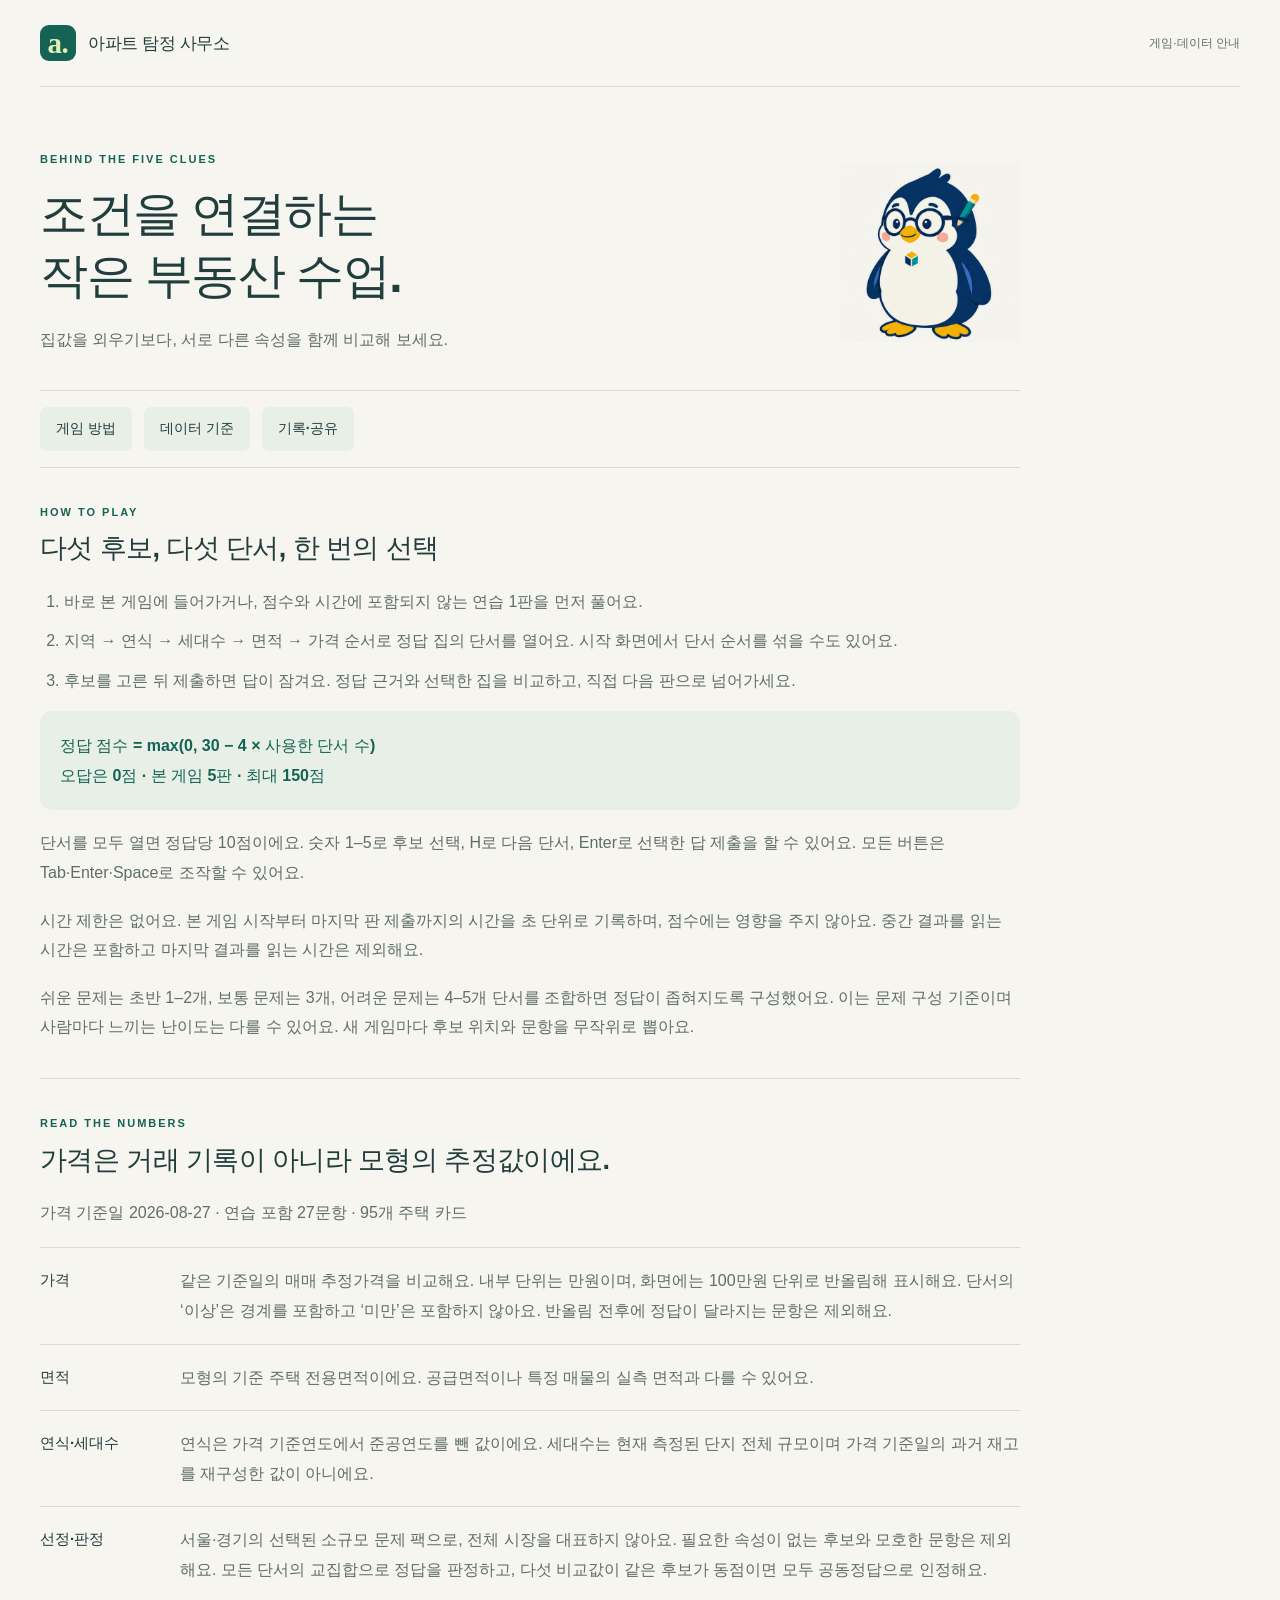
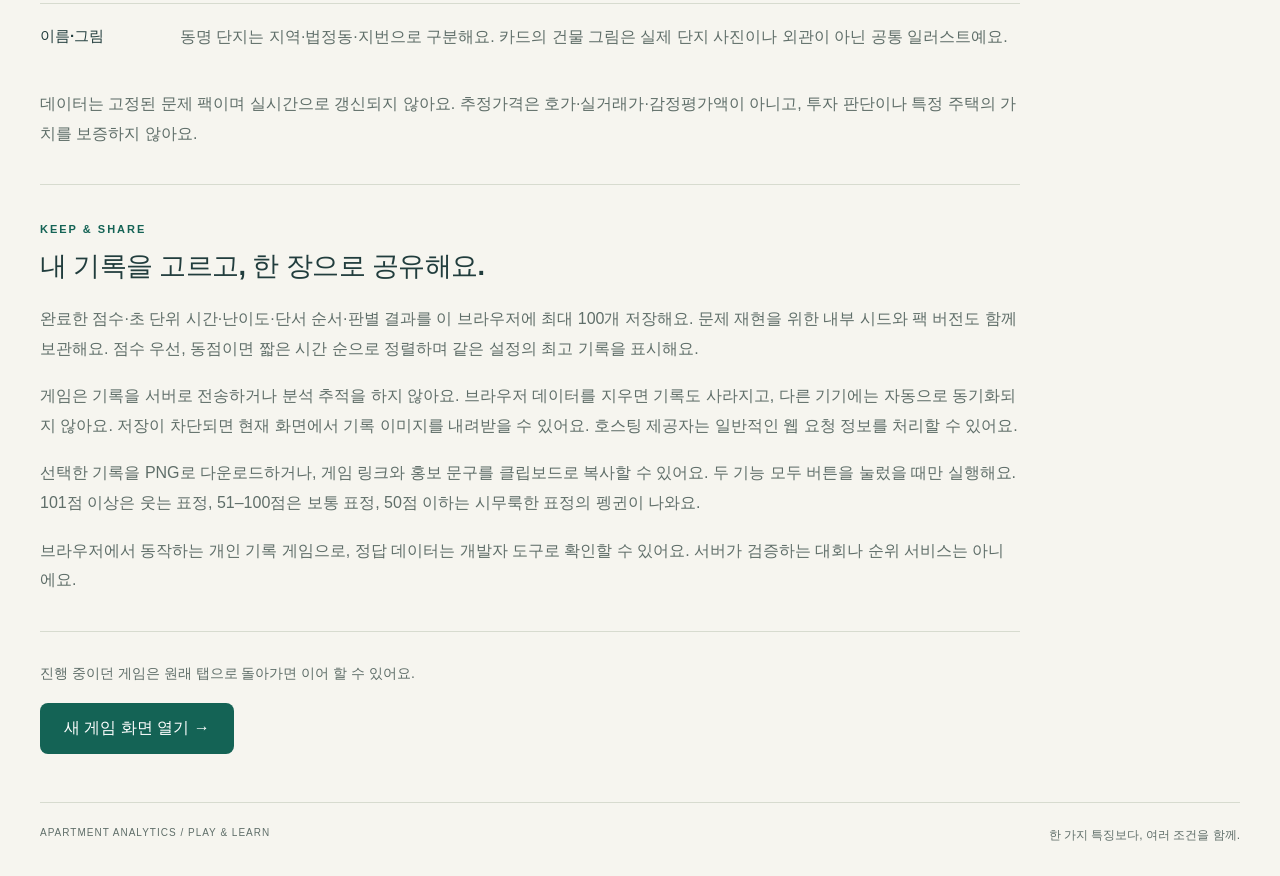
==== about.html @ 8121de94 "initial commit" ====
<!doctype html>
<html lang="ko">
<head>
<meta charset="utf-8"><meta name="viewport" content="width=device-width, initial-scale=1">
<meta name="theme-color" content="#f6f5ef"><title>게임·데이터 안내 · 다섯 단서로 단지 찾기</title>
<link rel="icon" href="data:,"><link rel="stylesheet" href="./style.css"><link rel="stylesheet" href="./about.css">
</head>
<body>
<a class="skip" href="#main">안내 본문으로 건너뛰기</a>
<header class="site-header"><a href="./" class="brand"><span class="brand-mark" aria-hidden="true">a.</span> 아파트 탐정 사무소</a><span class="header-note">게임·데이터 안내</span></header>
<main id="main" class="about" tabindex="-1">
<section class="about-hero"><div><p class="eyebrow">BEHIND THE FIVE CLUES</p><h1>조건을 연결하는<br>작은 부동산 수업.</h1><p>집값을 외우기보다, 서로 다른 속성을 함께 비교해 보세요.</p></div><span class="mascot angle" role="img" aria-label="안경 쓴 펭귄 안내자"></span></section>
<nav class="about-nav" aria-label="안내 목차"><a href="#rules">게임 방법</a><a href="#data">데이터 기준</a><a href="#records">기록·공유</a></nav>
<section id="rules"><p class="eyebrow">HOW TO PLAY</p><h2>다섯 후보, 다섯 단서, 한 번의 선택</h2><ol><li>바로 본 게임에 들어가거나, 점수와 시간에 포함되지 않는 연습 1판을 먼저 풀어요.</li><li>지역 → 연식 → 세대수 → 면적 → 가격 순서로 정답 집의 단서를 열어요. 시작 화면에서 단서 순서를 섞을 수도 있어요.</li><li>후보를 고른 뒤 제출하면 답이 잠겨요. 정답 근거와 선택한 집을 비교하고, 직접 다음 판으로 넘어가세요.</li></ol><p class="about-callout">정답 점수 = max(0, 30 − 4 × 사용한 단서 수)<br>오답은 0점 · 본 게임 5판 · 최대 150점</p><p>단서를 모두 열면 정답당 10점이에요. 숫자 1–5로 후보 선택, H로 다음 단서, Enter로 선택한 답 제출을 할 수 있어요. 모든 버튼은 Tab·Enter·Space로 조작할 수 있어요.</p><p>시간 제한은 없어요. 본 게임 시작부터 마지막 판 제출까지의 시간을 초 단위로 기록하며, 점수에는 영향을 주지 않아요. 중간 결과를 읽는 시간은 포함하고 마지막 결과를 읽는 시간은 제외해요.</p><p>쉬운 문제는 초반 1–2개, 보통 문제는 3개, 어려운 문제는 4–5개 단서를 조합하면 정답이 좁혀지도록 구성했어요. 이는 문제 구성 기준이며 사람마다 느끼는 난이도는 다를 수 있어요. 새 게임마다 후보 위치와 문항을 무작위로 뽑아요.</p></section>
<section id="data"><p class="eyebrow">READ THE NUMBERS</p><h2>가격은 거래 기록이 아니라 모형의 추정값이에요.</h2><p id="data-status" role="status">문제 팩의 데이터 기준을 확인하고 있어요…</p><dl class="about-data"><div><dt>가격</dt><dd>같은 기준일의 매매 추정가격을 비교해요. 내부 단위는 만원이며, 화면에는 100만원 단위로 반올림해 표시해요. 단서의 ‘이상’은 경계를 포함하고 ‘미만’은 포함하지 않아요. 반올림 전후에 정답이 달라지는 문항은 제외해요.</dd></div><div><dt>면적</dt><dd>모형의 기준 주택 전용면적이에요. 공급면적이나 특정 매물의 실측 면적과 다를 수 있어요.</dd></div><div><dt>연식·세대수</dt><dd>연식은 가격 기준연도에서 준공연도를 뺀 값이에요. 세대수는 현재 측정된 단지 전체 규모이며 가격 기준일의 과거 재고를 재구성한 값이 아니에요.</dd></div><div><dt>선정·판정</dt><dd>서울·경기의 선택된 소규모 문제 팩으로, 전체 시장을 대표하지 않아요. 필요한 속성이 없는 후보와 모호한 문항은 제외해요. 모든 단서의 교집합으로 정답을 판정하고, 다섯 비교값이 같은 후보가 동점이면 모두 공동정답으로 인정해요.</dd></div><div><dt>이름·그림</dt><dd>동명 단지는 지역·법정동·지번으로 구분해요. 카드의 건물 그림은 실제 단지 사진이나 외관이 아닌 공통 일러스트예요.</dd></div></dl><p>데이터는 고정된 문제 팩이며 실시간으로 갱신되지 않아요. 추정가격은 호가·실거래가·감정평가액이 아니고, 투자 판단이나 특정 주택의 가치를 보증하지 않아요.</p></section>
<section id="records"><p class="eyebrow">KEEP & SHARE</p><h2>내 기록을 고르고, 한 장으로 공유해요.</h2><p>완료한 점수·초 단위 시간·난이도·단서 순서·판별 결과를 이 브라우저에 최대 100개 저장해요. 문제 재현을 위한 내부 시드와 팩 버전도 함께 보관해요. 점수 우선, 동점이면 짧은 시간 순으로 정렬하며 같은 설정의 최고 기록을 표시해요.</p><p>게임은 기록을 서버로 전송하거나 분석 추적을 하지 않아요. 브라우저 데이터를 지우면 기록도 사라지고, 다른 기기에는 자동으로 동기화되지 않아요. 저장이 차단되면 현재 화면에서 기록 이미지를 내려받을 수 있어요. 호스팅 제공자는 일반적인 웹 요청 정보를 처리할 수 있어요.</p><p>선택한 기록을 PNG로 다운로드하거나, 게임 링크와 홍보 문구를 클립보드로 복사할 수 있어요. 두 기능 모두 버튼을 눌렀을 때만 실행해요. 101점 이상은 웃는 표정, 51–100점은 보통 표정, 50점 이하는 시무룩한 표정의 펭귄이 나와요.</p><p>브라우저에서 동작하는 개인 기록 게임으로, 정답 데이터는 개발자 도구로 확인할 수 있어요. 서버가 검증하는 대회나 순위 서비스는 아니에요.</p></section>
<div class="about-return"><p>진행 중이던 게임은 원래 탭으로 돌아가면 이어 할 수 있어요.</p><a class="primary" href="./">새 게임 화면 열기 →</a></div>
</main>
<footer class="site-footer"><span>APARTMENT ANALYTICS / PLAY & LEARN</span><span>한 가지 특징보다, 여러 조건을 함께.</span></footer>
<noscript>가격 기준일은 게임 화면에 표시되어 있습니다. 나머지 안내는 JavaScript 없이 읽을 수 있습니다.</noscript>
<script type="module" src="./about.mjs"></script>
</body></html>
---- style.css ----
:root{color-scheme:light;--paper:#f6f5ef;--white:#fffefa;--ink:#213d3d;--muted:#5f6e69;--teal:#146355;--teal-light:#e7efe7;--lime:#e3edb0;--line:#d7dbcf;--gold:#efc96b;--red:#a44937;--red-light:#fff0e9;--radius:16px;--fast:160ms;font-family:Arial,"Apple SD Gothic Neo","Noto Sans KR",sans-serif;color:var(--ink);background:var(--paper);font-synthesis:none}
*{box-sizing:border-box}body{margin:0}button,input,select{font:inherit;color:inherit}button,a,input,select,summary{-webkit-tap-highlight-color:transparent}button,summary,select{cursor:pointer}button{min-height:48px;border:1px solid var(--line);border-radius:9px;padding:12px 18px;background:var(--white);font-weight:700;transition:background var(--fast),box-shadow var(--fast),transform var(--fast)}button:hover:not(:disabled){background:var(--teal-light);box-shadow:0 3px 0 #213d3d14}button:active:not(:disabled){transform:translateY(1px)}button:disabled{cursor:default;background:#e5e6de;color:#737a70;border-color:transparent;box-shadow:none}a{color:inherit}button:focus-visible,a:focus-visible,input:focus-visible,select:focus-visible,summary:focus-visible{outline:3px solid var(--teal);outline-offset:4px}h1:focus,h2:focus,main:focus{outline:none}h1,h2,h3,p{margin:0}h1,h2,h3{word-break:keep-all}h1{font-size:36px;line-height:1.3;letter-spacing:-1.5px}h2{font-size:21px;letter-spacing:-.6px}p{line-height:1.65}em{font-style:normal}small,.small{font-size:12px;line-height:1.6;color:var(--muted)}kbd{font:12px Arial,sans-serif;display:inline-flex;align-items:center;justify-content:center;min-width:20px;height:21px;padding:0 4px;border:1px solid currentColor;border-radius:4px;opacity:.8}button kbd{margin-left:8px}.primary{background:var(--teal);color:white;border-color:var(--teal);display:inline-flex;align-items:center;justify-content:center;gap:28px}.primary:hover:not(:disabled){background:#104f45}.secondary{background:var(--white)}.text-button{border:0;background:none;text-decoration:underline;text-underline-offset:4px}.eyebrow{font-size:11px;font-weight:700;letter-spacing:2px;color:var(--teal);line-height:1.6}.eyebrow span{letter-spacing:0;color:var(--muted)}.site-header{height:87px;border-bottom:1px solid var(--line);max-width:1320px;margin:auto;display:flex;justify-content:space-between;align-items:center}.brand{display:flex;gap:12px;align-items:center;text-decoration:none;font-size:17px;font-weight:700;letter-spacing:-.4px}.brand-mark{width:36px;height:36px;display:grid;place-items:center;background:var(--teal);color:var(--lime);border-radius:9px;font:700 29px Georgia,serif}.header-note{font-size:12px;color:var(--muted)}main{max-width:1320px;padding-top:40px;margin:auto;min-height:70vh}.site-footer{max-width:1320px;margin:48px auto 0;border-top:1px solid var(--line);padding:24px 0 32px;display:flex;justify-content:space-between;color:var(--muted);font-size:10px;letter-spacing:1px}.site-footer span:last-child{letter-spacing:0;font-size:12px}.skip{position:fixed;z-index:10;top:-70px;left:16px;background:white;padding:16px}.skip:focus{top:16px}.sr-only{position:absolute;width:1px;height:1px;overflow:hidden;clip:rect(0,0,0,0);white-space:nowrap}.mascot{--size:76px;width:var(--size);height:var(--size);flex-shrink:0;display:inline-block;background-image:url('./assets/turnaround.png');background-repeat:no-repeat;background-size:300% 200%;background-position:0 0;mix-blend-mode:multiply}.mascot.angle{background-position:50% 0}.mascot.side{background-position:100% 0}.mascot.back{background-position:0 100%}.intro{display:grid;grid-template-columns:1.1fr 1fr;gap:80px;padding:28px 30px 50px;align-items:center}.intro h1{font-size:72px;line-height:1.13;letter-spacing:-4px;margin:20px 0 26px}.intro h1 em{color:var(--teal)}.title-dot{color:#c79135}.lead{font-size:18px;color:var(--muted)}.intro-meta{display:flex;flex-wrap:wrap;gap:8px 16px;margin:24px 0 30px;font-size:12px;font-weight:700}.intro-meta span+span:before{content:'·';margin-right:16px}.start{font-size:17px;padding:17px 25px;min-width:270px;margin-bottom:12px}.case-art{height:412px;background:#ebe9d8;border-radius:24px;position:relative;isolation:isolate;overflow:hidden;background-image:radial-gradient(#b0b49b55 1px,transparent 1px);background-size:18px 18px;border:1px solid #dddcc9}.art-label{display:flex;justify-content:space-between;padding:24px;font:10px monospace;letter-spacing:1.8px}.hero-penguin{--size:270px;position:absolute;bottom:15px;left:calc(50% - 135px);z-index:2}.speech{position:absolute;top:72px;left:24px;padding:14px 20px;background:var(--white);border-radius:14px 14px 2px 14px;font-size:15px;font-weight:bold;line-height:1.6;transform:rotate(-5deg);box-shadow:0 4px 10px #213d3d0b;z-index:3}.evidence{position:absolute;background:#fffbeb;box-shadow:0 5px 16px #213d3d17;border:1px solid #d6d2b7;border-radius:4px;padding:12px 18px;font-size:11px;color:var(--muted);z-index:3}.evidence b{display:block;font-size:13px;color:var(--ink);margin-top:5px}.evidence-one{bottom:70px;left:18px;transform:rotate(-8deg)}.evidence-two{top:154px;right:15px;transform:rotate(8deg)}.art-stamp{position:absolute;bottom:26px;right:20px;border:2px solid #a77d32;color:#79571f;font-size:12px;letter-spacing:2px;padding:9px;border-radius:6px;transform:rotate(-9deg)}.how-to{display:grid;grid-template-columns:repeat(3,1fr);padding:28px 30px 34px;border-top:1px solid var(--line);border-bottom:1px solid var(--line);gap:44px}.step-number{display:block;color:var(--teal);font-size:12px;font-weight:bold;margin-bottom:12px}.how-to h2{font-size:17px;margin-bottom:8px}.how-to p{color:var(--muted);font-size:14px}.settings{margin:32px 0;display:grid;grid-template-columns:1fr 1.3fr 1.6fr 1.4fr;gap:24px;align-items:start;padding:24px 30px;background:var(--teal-light);border-radius:var(--radius)}.settings h2{margin-top:6px;font-size:19px}.settings label{font-size:12px;font-weight:700;display:grid;gap:8px}.settings input,.settings select{width:100%;min-width:0;min-height:45px;padding:8px 10px;border:1px solid #bcc9bd;border-radius:7px;background:var(--white);font-size:12px}.settings .small{font-weight:400;font-size:11px}.source-note{border-top:1px solid var(--line);margin-top:28px;color:var(--muted);font-size:12px}.source-note summary{min-height:48px;padding:16px 0}.source-note p{max-width:1000px;margin:0 0 12px}.game-heading{display:flex;justify-content:space-between;align-items:center;margin-bottom:30px}.game-heading h1{margin:8px 0 8px}.game-heading p:not(.eyebrow){color:var(--muted);font-size:14px}.round-status{display:grid;gap:12px;text-align:right;font-size:12px;color:var(--muted)}.round-status strong{font-size:20px;color:var(--ink);margin-left:6px}.progress-dots{display:flex;gap:7px}.progress-dots span{width:30px;height:30px;display:grid;place-items:center;border:1px solid var(--line);border-radius:50%;font:12px Arial}.progress-dots .current{background:var(--teal);color:white;border-color:var(--teal)}.progress-dots .done{background:var(--teal-light);color:var(--teal)}.board-heading{display:flex;align-items:center;justify-content:space-between;margin-bottom:14px;font-size:12px;color:var(--muted)}.board-heading h2{font-size:16px;color:var(--ink)}.board-heading h2 span{font-weight:400;font-size:12px;color:var(--muted);margin-left:10px}.candidate-grid{display:grid;grid-template-columns:repeat(5,minmax(0,1fr));gap:14px}.home-card{--tone:#326759;--tint:#e5ecde;min-width:0;background:var(--white);border:1px solid var(--line);border-radius:13px;overflow:hidden;transition:border var(--fast),box-shadow var(--fast)}.tone-1{--tone:#966937;--tint:#f4ead6}.tone-2{--tone:#61799a;--tint:#e7edf1}.tone-3{--tone:#876579;--tint:#f0e5e8}.tone-4{--tone:#7d7941;--tint:#ecebdc}.home-card.selected{border-color:var(--teal);box-shadow:0 0 0 2px var(--teal)}.home-card.winner{border-color:var(--teal)}.card-art{height:96px;position:relative;background:var(--tint);color:var(--tone);overflow:hidden}.house-art{width:100%;height:100%;display:block}.card-letter{position:absolute;top:12px;left:13px;font:italic 25px Georgia,serif}.card-state{position:absolute;right:9px;top:10px;font-size:11px;font-weight:bold;color:var(--ink);background:var(--white);border-radius:4px;padding:3px 7px}.card-state:empty{display:none}.card-body{padding:15px}.address{font-size:11px;line-height:1.5;color:var(--muted);min-height:33px;overflow-wrap:anywhere}.card-body h3{font-size:17px;line-height:1.35;min-height:46px;margin:5px 0 8px;overflow-wrap:anywhere}.card-body dl{margin:0}.card-body dl>div{padding:9px 0;display:flex;justify-content:space-between;align-items:baseline;border-top:1px solid #e8e9df;gap:6px}.card-body dt{font-size:11px;color:var(--muted);white-space:nowrap}.card-body dd{margin:0;font-size:15px;text-align:right;font-weight:700;letter-spacing:-.4px}.card-body dd small{display:block;font-weight:400;font-size:10px;letter-spacing:0}.card-body dd .inline{display:inline;font-size:11px}.card-body dl>.price-row{display:block;padding:11px 0 13px}.price-row dd{font-size:24px;text-align:left;margin-top:4px;letter-spacing:-1px}.choose{width:100%;display:flex;align-items:center;justify-content:center;gap:8px;min-height:44px;padding:8px 10px;font-size:12px}.choose kbd{margin:0}.choose span{margin-left:auto;font-size:16px}.choose[aria-pressed=true]{color:var(--teal);background:var(--teal-light);border-color:var(--teal)}.locked-label{min-height:44px;background:var(--teal-light);color:var(--teal);display:grid;place-items:center;text-align:center;border-radius:6px;font-size:11px;font-weight:bold}.notebook{border:1px solid var(--line);border-radius:var(--radius);background:var(--white);margin-top:26px;overflow:hidden}.notebook-heading{display:flex;align-items:center;justify-content:space-between;padding:20px 24px 17px}.notebook h2{font-size:18px;margin-top:3px}.notebook .eyebrow{font-size:9px}.clue-counter{font-size:12px;color:var(--muted)}.clue-counter strong{font-size:21px;color:var(--teal);margin-left:5px}.clue-list{list-style:none;padding:0 24px;margin:0;display:grid;grid-template-columns:repeat(5,minmax(0,1fr));gap:12px}.clue{min-height:99px;background:#f3f3ed;border:1px dashed #d8dccf;border-radius:8px;padding:12px;color:var(--muted)}.clue.opened{background:#f4f5e3;border:1px solid #d8dcba;color:var(--ink)}.clue-label{display:flex;align-items:center;gap:6px;font-weight:700;font-size:12px}.clue-number{font:11px monospace;color:var(--teal)}.clue-label small{margin-left:auto;font-size:9px;font-weight:400}.clue p{font-size:12px;margin-top:8px;line-height:1.55;word-break:keep-all}.clue:not(.opened):not(.after-reveal) p{font-size:11px;color:#798071}.clue.after-reveal{background:#f9f9f4}.action-bar{display:flex;align-items:center;justify-content:space-between;padding:8px 24px 12px;gap:16px}.guide-inline{display:flex;align-items:center;gap:5px;max-width:650px}.guide-inline .mascot{--size:64px}.guide-inline p{font-size:12px;color:var(--muted)}.action-bar button{font-size:12px;white-space:nowrap}.action-bar button small{margin-left:10px;color:var(--red)}.notebook:has(.after-reveal){padding-bottom:24px}.submit-bar{display:flex;align-items:center;justify-content:space-between;padding:22px 0 12px}.submit-bar>div:first-child>span{font-size:15px}.submit-bar>div:first-child strong{font-size:31px;letter-spacing:-1px;color:var(--teal);margin-left:8px}.submit-bar small{display:block}.submit-action{display:grid;grid-template-columns:auto auto;align-items:center;gap:4px 18px;text-align:right}.submit-action p{font-size:12px}.submit-action small{grid-column:2}.keyboard-help{text-align:right;font-size:10px;color:var(--muted);margin:0 0 18px}.keyboard-help span{margin:0 8px}.keyboard-help kbd{font-size:10px;min-width:16px;height:17px}.result-panel{margin-top:28px;padding:26px;border:1px solid var(--line);border-radius:var(--radius);background:var(--white)}.result-title{display:flex;justify-content:space-between;align-items:center;gap:20px;margin-bottom:20px}.result-title h2{font-size:26px;margin-top:5px}.result-title h2 span{font-size:16px;color:var(--teal);margin-left:12px}.answer-reason{font-size:14px;color:var(--muted)}.lesson{display:flex;gap:14px;align-items:center;background:var(--teal-light);border-radius:12px;padding:10px 18px;margin:20px 0}.lesson p{font-size:13px;color:var(--muted)}.lesson strong{display:block;color:var(--ink);margin-bottom:3px}.comparison{width:100%;border-collapse:collapse;font-size:13px}.comparison caption{text-align:left;font-size:16px;font-weight:bold;margin-bottom:14px}.comparison td,.comparison th{padding:12px 16px;text-align:left;border-bottom:1px solid var(--line);line-height:1.6}.comparison th{font-weight:bold}.comparison thead{background:#efefe7;font-size:12px}.comparison tbody th{width:20%}.comparison tbody th small{display:block;font-weight:normal;font-size:10px}.comparison td{width:40%}.comparison .mismatch{background:var(--red-light)}.match-word{display:inline-block;margin-left:10px;font-size:10px;color:var(--teal)}.mismatch .match-word{color:var(--red);font-weight:bold}.summary-hero{display:flex;justify-content:space-between;align-items:center;padding:12px 36px 30px}.summary-hero h1{margin:10px 0}.summary-hero>div>p:not(.eyebrow){color:var(--muted)}.final-score{font:100px Georgia,serif;letter-spacing:-5px;margin:10px 0 16px;color:var(--teal)}.final-score span{font:18px Arial,sans-serif;color:var(--muted);letter-spacing:0}.summary-stats{display:flex;gap:28px;flex-wrap:wrap;font-size:13px}.summary-stats strong{margin-left:10px}.summary-mascot{display:flex;align-items:center;gap:18px}.summary-mascot .mascot{--size:240px}.summary-mascot p{font-size:17px;line-height:1.8}.round-results{display:grid;grid-template-columns:repeat(5,1fr);gap:14px}.round-results>div{display:grid;gap:9px;border:1px solid var(--line);padding:20px;border-radius:12px;background:var(--teal-light)}.round-results .miss{background:var(--red-light)}.round-results span{font-size:12px}.round-results strong{font:36px Georgia,serif}.round-results strong small{margin-left:4px;font:12px Arial}.replay-bar{display:flex;gap:12px;margin:24px 0 16px;align-items:center}.seed-receipt{font-size:11px;color:var(--muted);overflow-wrap:anywhere}.review{margin-top:44px}.section-heading{display:flex;justify-content:space-between;align-items:end;margin-bottom:20px;gap:20px}.section-heading h2{font-size:25px;margin-top:4px}.section-heading h2 span{margin-left:10px;color:var(--teal)}.section-heading p:not(.eyebrow){font-size:12px;color:var(--muted)}.review-case{border:1px solid var(--line);border-radius:12px;background:var(--white);margin-bottom:12px;overflow:hidden}.review-case>summary{padding:20px;font-size:15px;font-weight:bold}.review-case>summary>span{float:right;font-size:12px;color:var(--muted);font-weight:normal}.review-body{padding:6px 20px 20px}.review-body .clue-list{padding:0;margin-bottom:20px}.review-body .candidate-grid{margin-bottom:24px}.all-clear{display:flex;align-items:center;gap:18px;background:var(--teal-light);padding:24px;border-radius:12px}.all-clear strong{display:block}.all-clear p{font-size:14px}.error{padding:50px 20px}.error p{margin:18px 0}
@media(min-width:1500px){main{padding-top:48px}.card-art{height:110px}.card-body{padding:18px}.card-body h3{font-size:19px}}
@media(max-width:1400px){.site-header,main,.site-footer{margin-left:40px;margin-right:40px}.intro{gap:48px}.intro h1{font-size:64px}}
@media(max-width:1100px){.site-header,main,.site-footer{margin-left:24px;margin-right:24px}.intro{gap:24px;padding-left:0;padding-right:0}.intro h1{font-size:56px}.candidate-grid{gap:9px}.card-body{padding:11px}.card-body h3{font-size:15px;min-height:44px}.card-body dd{font-size:13px}.card-body dt{font-size:10px}.price-row dd{font-size:20px}.settings{grid-template-columns:1fr 1fr}.clue-list{gap:8px;padding:0 16px}.clue{padding:10px}.clue-label{flex-wrap:wrap}.clue-label small{width:100%;margin:0}.clue p{font-size:11px}.summary-mascot .mascot{--size:170px}.summary-mascot p{font-size:14px}}
@media(max-width:800px){main{padding-top:26px}.intro{grid-template-columns:1fr 1fr;gap:24px;padding-bottom:32px}.intro h1{font-size:44px;letter-spacing:-2px}.lead{font-size:15px}.intro-meta{gap:8px;font-size:10px}.intro-meta span+span:before{margin-right:8px}.case-art{height:340px}.hero-penguin{--size:215px;left:calc(50% - 108px)}.speech{font-size:12px;top:60px;left:14px;padding:12px}.evidence{padding:9px;font-size:9px}.evidence b{font-size:10px}.evidence-two{top:168px;right:10px}.evidence-one{bottom:38px;left:10px}.art-stamp{font-size:9px;bottom:14px;right:10px}.art-label{padding:15px;font-size:8px}.how-to{gap:24px;padding:24px 0}.how-to h2{font-size:15px}.how-to p{font-size:12px}.how-to br{display:none}.candidate-grid{grid-template-columns:repeat(3,minmax(0,1fr));gap:12px}.card-art{height:80px}.card-body{padding:14px}.card-body h3{font-size:16px}.card-body dd{font-size:14px}.price-row dd{font-size:23px}.clue-list{grid-template-columns:repeat(3,minmax(0,1fr));gap:10px}.clue-label small{width:auto;margin-left:auto}.clue p{font-size:12px}.game-heading h1{font-size:28px}.game-heading p:not(.eyebrow){font-size:12px}.board-heading h2 span{display:none}.submit-action{display:block}.submit-action p{margin-bottom:8px}.submit-action small{margin-top:4px}.summary-hero{padding:0 0 24px}.summary-mascot p{display:none}.round-results{gap:8px}.round-results>div{padding:16px}.replay-bar{flex-wrap:wrap}.section-heading{display:block}.section-heading>p{margin-top:12px}}
@media(max-width:540px){.site-header,main,.site-footer{margin-left:18px;margin-right:18px}.site-header{height:69px}.brand{font-size:15px}.brand-mark{width:31px;height:31px;font-size:25px}.header-note{display:none}.intro{grid-template-columns:1fr;padding-top:0;gap:28px}.intro h1{font-size:55px;margin-top:14px;line-height:1.08}.lead{font-size:16px}.intro-meta{font-size:11px;margin:20px 0}.start{width:100%;font-size:16px;min-width:0;margin-bottom:7px}.case-art{height:310px}.hero-penguin{--size:220px;left:calc(50% - 110px);bottom:0}.speech{left:24px}.evidence-two{top:141px;right:16px}.evidence-one{bottom:35px}.how-to{grid-template-columns:1fr;gap:22px}.how-to>div{padding-left:38px;position:relative}.step-number{position:absolute;left:0;top:3px}.how-to h2{font-size:16px}.how-to p{font-size:13px}.settings{grid-template-columns:1fr;gap:20px;padding:22px}.settings label,.settings input,.settings select{font-size:13px}.settings .small{font-size:11px}.game-heading{align-items:start;gap:12px;flex-wrap:wrap;margin-bottom:22px}.game-heading h1{font-size:26px;letter-spacing:-1px}.game-heading p:not(.eyebrow){font-size:12px}.round-status{width:100%;display:flex;align-items:center;justify-content:space-between;margin-top:2px}.progress-dots span{width:24px;height:24px;font-size:10px}.round-status strong{font-size:17px}.board-heading{display:block}.board-heading>span{font-size:10px;display:block;margin-top:5px}.candidate-grid{grid-template-columns:repeat(2,minmax(0,1fr));gap:12px}.card-art{height:73px}.card-letter{top:9px;left:10px;font-size:21px}.card-state{font-size:9px;top:8px;right:6px;padding:3px}.card-body{padding:12px}.address{font-size:10px;min-height:30px}.card-body h3{font-size:15px;min-height:41px;letter-spacing:-.6px}.card-body dt{font-size:10px}.card-body dd{font-size:13px}.card-body dd .inline{font-size:10px}.card-body dl>div{gap:3px}.card-body dl>div:not(.price-row){flex-wrap:wrap}.card-body dl>.price-row{padding-bottom:12px}.price-row dd{font-size:21px}.choose{padding:8px 6px;gap:5px;font-size:11px;min-height:44px}.choose kbd{display:none}.choose span{margin-left:4px}.card-body dl>div{padding:8px 0}.notebook{margin-top:20px}.notebook-heading{padding:18px 16px}.notebook h2{font-size:16px}.clue-counter{font-size:10px}.clue-counter strong{font-size:18px}.clue-list{grid-template-columns:1fr;gap:8px;padding:0 16px}.clue{min-height:0;display:grid;grid-template-columns:92px 1fr;align-items:center;gap:8px;padding:12px}.clue-label{font-size:12px;gap:6px}.clue-label small{display:block;width:100%;margin:0 0 0 22px;font-size:9px}.clue p{font-size:12px;margin:0}.action-bar{display:block;padding:8px 16px 16px}.guide-inline .mascot{--size:58px}.guide-inline p{font-size:11px}.action-bar button{width:100%;font-size:12px}.submit-bar{display:block;padding-top:20px}.submit-bar>div:first-child{text-align:center;margin-bottom:18px}.submit-bar>div:first-child strong{font-size:34px}.submit-action{text-align:center}.submit-action .primary{width:100%}.submit-action p{font-size:13px}.keyboard-help{display:none}.result-panel{padding:18px 14px}.result-title{display:block}.result-title h2{font-size:23px}.result-title h2 span{font-size:13px}.result-title .primary{width:100%;margin-top:18px}.answer-reason{font-size:13px}.lesson{gap:8px;padding:10px;margin:16px 0}.lesson .mascot{--size:52px}.lesson p{font-size:12px}.comparison{font-size:11px;table-layout:fixed}.comparison th,.comparison td{padding:10px 6px;word-break:break-word}.comparison thead{font-size:11px}.comparison tbody th{width:24%}.comparison td{width:38%}.comparison tbody th small{font-size:9px}.match-word{display:block;margin:3px 0 0}.summary-hero{position:relative}.summary-hero h1{font-size:28px}.summary-hero>div>p{font-size:13px}.summary-mascot{position:absolute;right:0;top:58px}.summary-mascot .mascot{--size:108px}.final-score{font-size:82px;margin-bottom:22px}.final-score span{font-size:15px}.summary-stats{gap:12px 22px;font-size:12px}.summary-stats span:last-child{width:100%;color:var(--muted)}.round-results{grid-template-columns:repeat(5,minmax(0,1fr));gap:5px}.round-results>div{padding:12px 5px;text-align:center;gap:8px}.round-results span{font-size:10px;line-height:1.6}.round-results strong{font-size:27px}.round-results small{font-size:9px}.replay-bar{gap:10px;margin-top:20px}.replay-bar .primary{width:100%}.replay-bar .secondary{flex:1;font-size:12px;padding:12px}.replay-bar .text-button{font-size:12px}.review{margin-top:34px}.section-heading h2{font-size:22px}.review-case>summary{font-size:13px;line-height:1.6;padding:16px}.review-case>summary>span{display:block;float:none;font-size:11px;margin-top:7px}.review-body{padding:0 12px 16px}.review-body .candidate-grid{gap:8px}.review-body .card-body{padding:10px}.review-body .card-body h3{font-size:13px}.review-body .card-body dd{font-size:12px}.review-body .price-row dd{font-size:19px}.review-body .locked-label{font-size:10px}.all-clear{padding:16px;gap:10px}.all-clear p{font-size:12px}.all-clear .mascot{--size:64px}.site-footer{margin-top:32px;display:grid;gap:12px;padding:20px 0 26px}.source-note{margin-top:22px;font-size:11px}}
@media(prefers-reduced-motion:reduce){*,*::before,*::after{transition:none!important;animation:none!important;scroll-behavior:auto!important}}
/* Hide the off-canvas skip link even when full-page captures scroll the viewport. */
.skip:not(:focus){visibility:hidden}
/* Optional practice and browser-local record sharing. */
.start-actions{display:flex;align-items:center;flex-wrap:wrap;gap:4px 12px;margin-bottom:8px}
.start-actions .start{margin-bottom:0}
.start-actions .text-button{font-size:13px;padding:12px}
.settings{grid-template-columns:1fr 1.3fr 1.6fr}
.record-board{border:1px solid var(--line);border-radius:var(--radius);padding:28px;background:var(--white);margin:32px 0}
.record-heading{display:flex;align-items:end;justify-content:space-between;gap:16px;margin-bottom:12px}
.record-heading h2{margin-top:5px;font-size:24px}
.record-heading h2 span{color:var(--teal);font-size:19px;margin-left:6px}
.record-heading>p{font-size:12px;color:var(--muted)}
.record-board label{display:block;font-size:13px;font-weight:bold;margin:22px 0 8px}
.record-board select{max-width:100%;width:100%;min-width:0;min-height:48px;background:var(--paper);border:1px solid var(--line);padding:12px;border-radius:8px;font-size:13px}
.record-preview{display:flex;align-items:center;gap:26px;padding:24px 0}
.record-preview img{width:160px;height:160px;object-fit:contain;flex:none}
.record-mode{font-size:13px;color:var(--muted);display:flex;flex-wrap:wrap;align-items:center;gap:8px}
.best-badge{padding:3px 8px;border-radius:5px;background:var(--teal-light);color:var(--teal);font-size:11px;font-weight:bold}
.record-preview strong{display:block;font:64px Georgia,serif;color:var(--teal);margin:8px 0}
.record-preview strong small{font:16px Arial,sans-serif;color:var(--muted)}
.record-time{font-size:20px;font-weight:bold;margin-bottom:6px}
.record-time span{font-size:12px;color:var(--muted);font-weight:normal;margin-left:18px}
.record-actions{display:flex;flex-wrap:wrap;gap:12px}
.record-actions button{font-size:14px}
#share-status{font-size:13px;color:var(--teal);min-height:22px;margin-top:12px}
#copy-fallback textarea{display:block;width:100%;font:inherit;font-size:14px;line-height:1.7;color:var(--ink);padding:14px;border:1px solid var(--line);border-radius:8px;resize:vertical}
.storage-warning{margin:16px 0;padding:12px 16px;background:var(--red-light);border-radius:8px;font-size:13px;color:var(--red)}
.empty-records{font-size:14px;padding:26px 0 8px;color:var(--muted)}
.summary-mascot img{object-fit:contain;width:240px;height:240px}
@media(max-width:1100px){.summary-mascot img{width:170px;height:170px}}
@media(max-width:800px){.settings{grid-template-columns:1fr 1fr}.settings>div{grid-column:1/-1}.record-heading{display:block}.record-heading>p{margin-top:12px}.record-time span{display:block;margin:6px 0 0}.summary-mascot img{width:150px;height:150px}}
@media(max-width:540px){.start-actions{display:grid;gap:4px}.start-actions .text-button{justify-self:center}.settings{grid-template-columns:1fr}.record-board{padding:20px 16px;margin:24px 0}.record-heading h2{font-size:21px}.record-board select{font-size:12px}.record-preview{gap:12px;align-items:start;padding:20px 0}.record-preview img{width:88px;height:110px}.record-preview>div{min-width:0}.record-preview strong{font-size:46px;margin:10px 0}.record-mode{font-size:11px}.best-badge{font-size:10px}.record-preview strong small{font-size:12px}.record-time{font-size:17px}.record-time span{font-size:11px}.record-preview .small{font-size:10px}.record-actions{display:grid}.record-actions button{width:100%;font-size:12px;padding:13px 10px}.summary-mascot img{width:100px;height:100px}.summary-stats span:last-child{width:auto}.record-heading>p,.record-board>.small{font-size:11px}.empty-records{font-size:13px}}

.game-help{font-size:12px;text-underline-offset:4px;min-height:44px;display:inline-flex;align-items:center}
---- about.css ----
.about{max-width:980px}.about-hero{display:flex;align-items:center;justify-content:space-between;gap:24px;padding:24px 0 36px}.about-hero h1{font-size:48px;margin:14px 0 20px}.about-hero p:not(.eyebrow){color:var(--muted)}.about-hero .mascot{--size:180px}.about-nav{display:flex;gap:12px;flex-wrap:wrap;border-block:1px solid var(--line);padding:16px 0}.about-nav a{display:inline-flex;align-items:center;min-height:44px;padding:10px 16px;background:var(--teal-light);border-radius:7px;text-decoration:none;font-weight:bold;font-size:14px}.about section:not(.about-hero){padding:36px 0;border-bottom:1px solid var(--line);scroll-margin-top:20px}.about h2{margin:8px 0 18px;font-size:27px;line-height:1.45}.about section>p:not(.eyebrow),.about li,.about dd{font-size:16px;line-height:1.85;color:var(--muted)}.about section>p+p{margin-top:18px}.about ol{padding-left:24px}.about li+li{margin-top:10px}.about-callout{padding:20px;background:var(--teal-light);border-radius:12px;color:var(--teal)!important;font-weight:bold}.about-data{margin:20px 0}.about-data>div{display:grid;grid-template-columns:120px 1fr;gap:20px;padding:18px 0;border-top:1px solid var(--line)}.about dt{font-size:15px;font-weight:bold;padding-top:5px}.about dd{margin:0}.about-return{padding-top:30px}.about-return p{color:var(--muted);font-size:14px;margin-bottom:18px}.about-return a{padding:15px 24px;border-radius:8px;text-decoration:none;min-height:48px}.game-help{font-size:12px;text-underline-offset:4px;min-height:44px;display:inline-flex;align-items:center}
@media(max-width:700px){.about-hero h1{font-size:34px}.about-hero .mascot{--size:110px}.about h2{font-size:23px}.about-data>div{grid-template-columns:1fr;gap:6px}.about section>p:not(.eyebrow),.about li,.about dd{font-size:15px}.about-hero{gap:8px}.about-hero p:not(.eyebrow){font-size:14px}}
@media(max-width:400px){.about-hero h1{font-size:29px}.about-hero .mascot{--size:85px}}
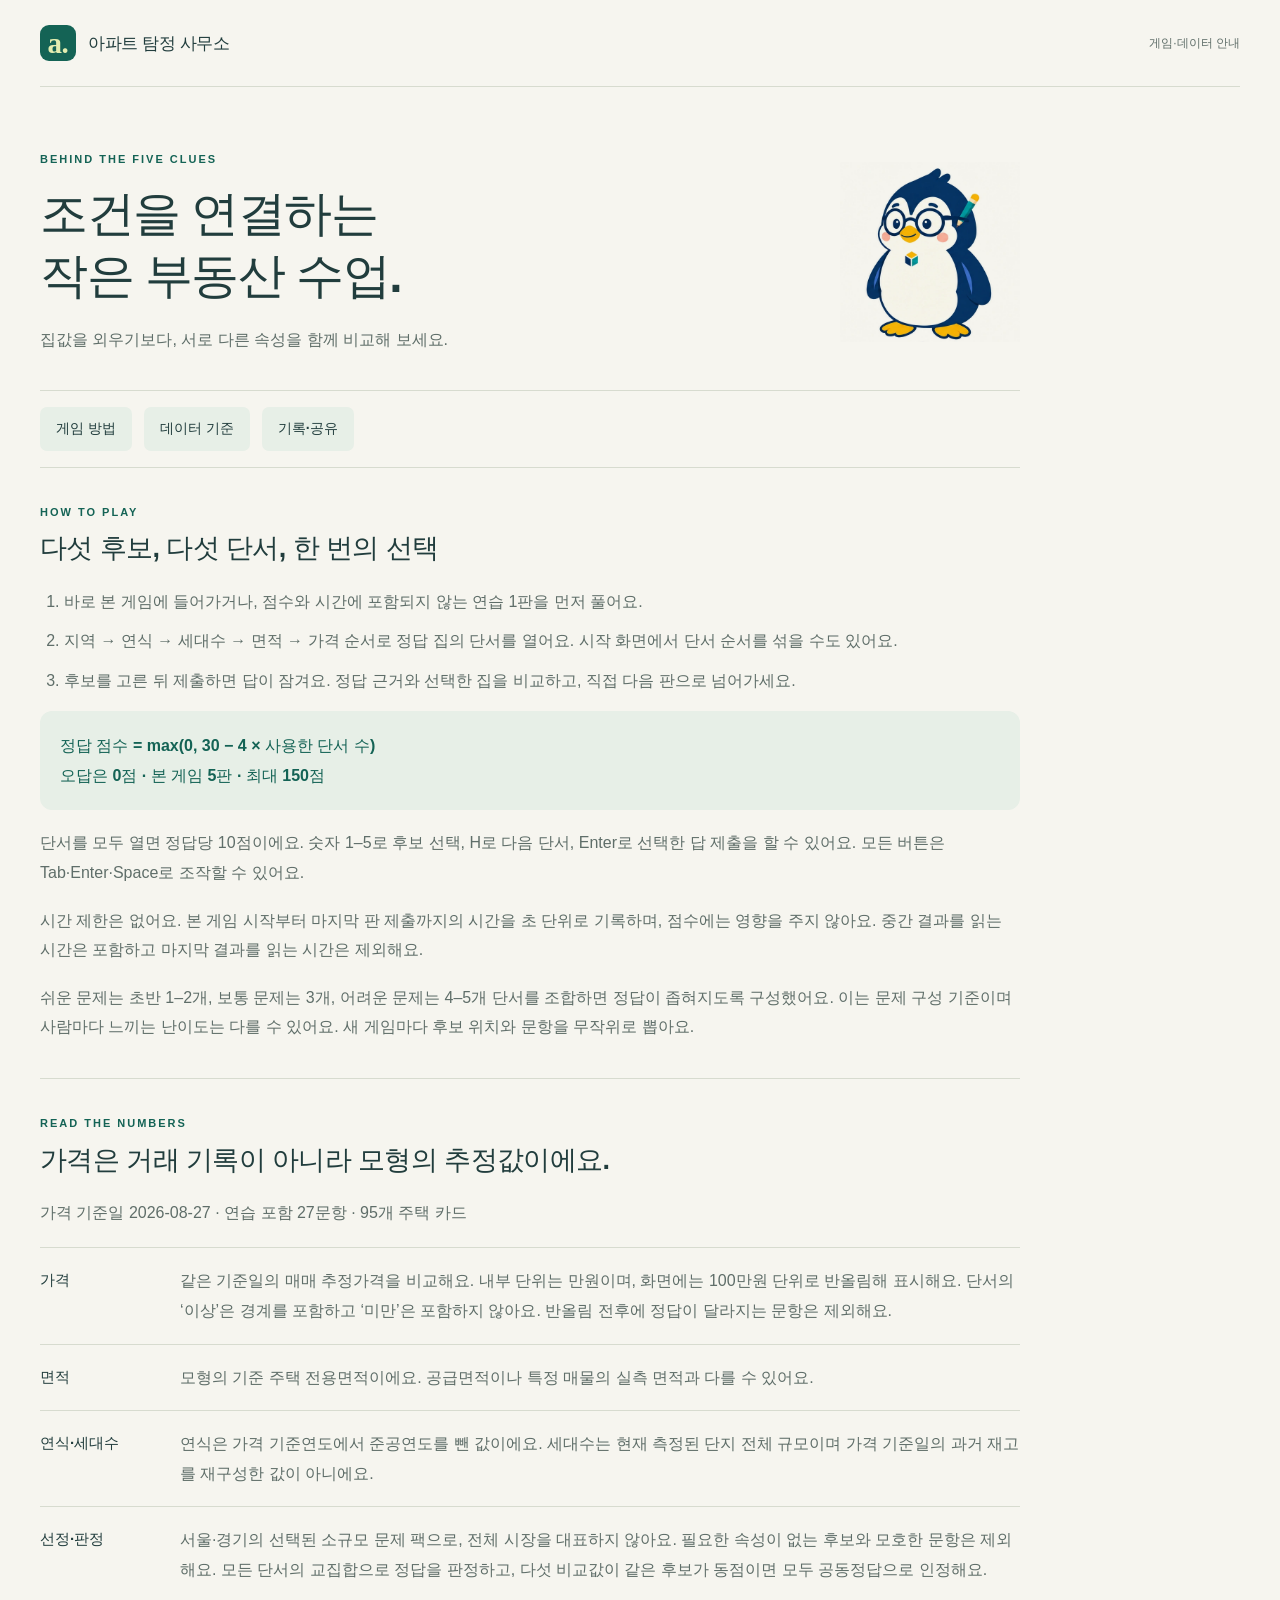
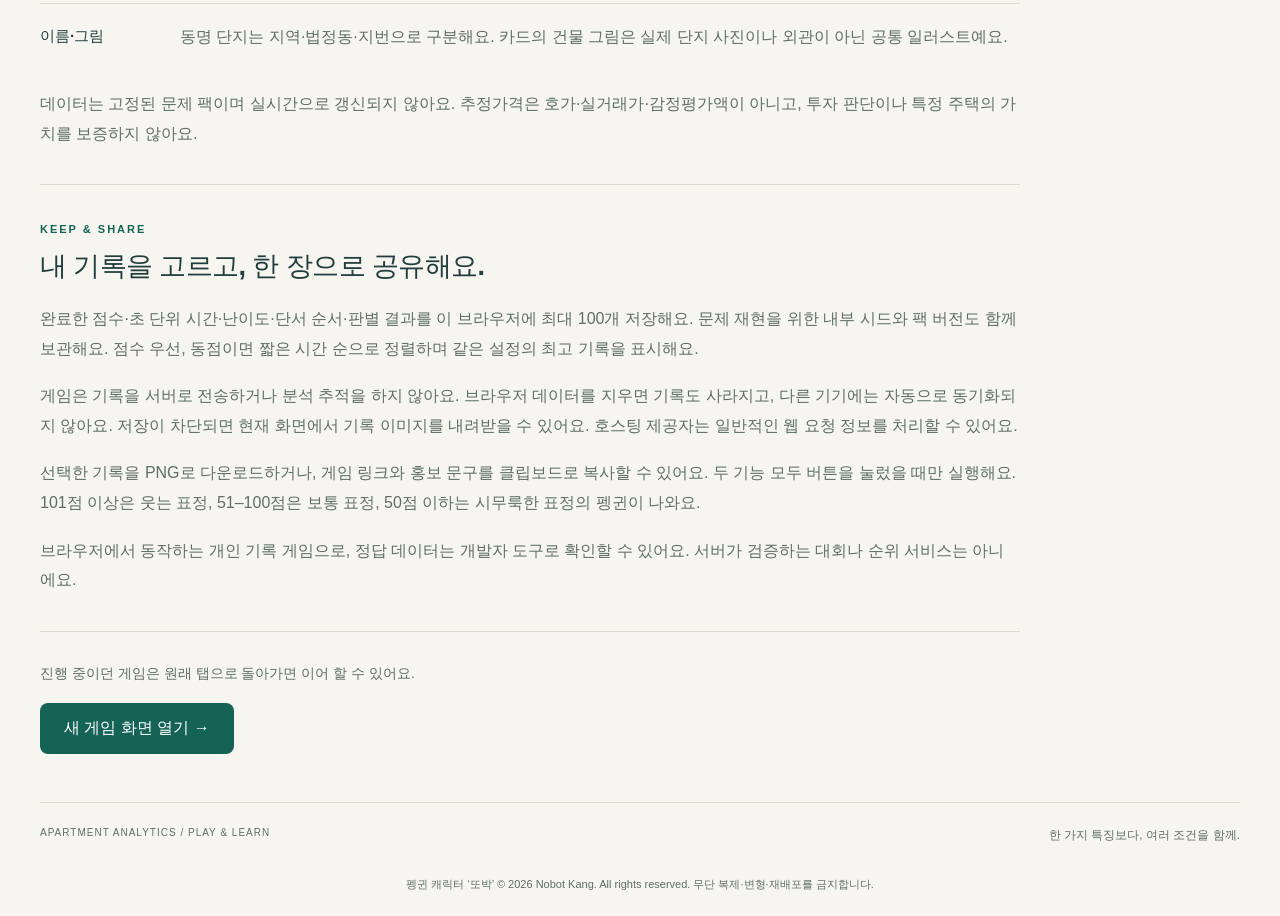
==== commit 8420851f: "update video" ====
--- a/about.html
+++ b/about.html
@@ -16,7 +16,7 @@
 <section id="records"><p class="eyebrow">KEEP & SHARE</p><h2>내 기록을 고르고, 한 장으로 공유해요.</h2><p>완료한 점수·초 단위 시간·난이도·단서 순서·판별 결과를 이 브라우저에 최대 100개 저장해요. 문제 재현을 위한 내부 시드와 팩 버전도 함께 보관해요. 점수 우선, 동점이면 짧은 시간 순으로 정렬하며 같은 설정의 최고 기록을 표시해요.</p><p>게임은 기록을 서버로 전송하거나 분석 추적을 하지 않아요. 브라우저 데이터를 지우면 기록도 사라지고, 다른 기기에는 자동으로 동기화되지 않아요. 저장이 차단되면 현재 화면에서 기록 이미지를 내려받을 수 있어요. 호스팅 제공자는 일반적인 웹 요청 정보를 처리할 수 있어요.</p><p>선택한 기록을 PNG로 다운로드하거나, 게임 링크와 홍보 문구를 클립보드로 복사할 수 있어요. 두 기능 모두 버튼을 눌렀을 때만 실행해요. 101점 이상은 웃는 표정, 51–100점은 보통 표정, 50점 이하는 시무룩한 표정의 펭귄이 나와요.</p><p>브라우저에서 동작하는 개인 기록 게임으로, 정답 데이터는 개발자 도구로 확인할 수 있어요. 서버가 검증하는 대회나 순위 서비스는 아니에요.</p></section>
 <div class="about-return"><p>진행 중이던 게임은 원래 탭으로 돌아가면 이어 할 수 있어요.</p><a class="primary" href="./">새 게임 화면 열기 →</a></div>
 </main>
-<footer class="site-footer"><span>APARTMENT ANALYTICS / PLAY & LEARN</span><span>한 가지 특징보다, 여러 조건을 함께.</span></footer>
+<footer class="site-footer"><span>APARTMENT ANALYTICS / PLAY & LEARN</span><span>한 가지 특징보다, 여러 조건을 함께.</span></footer><p class="rights"><span>펭귄 캐릭터 ‘또박’ © 2026 Nobot Kang. All rights reserved.</span> <span>무단 복제·변형·재배포를 금지합니다.</span></p>
 <noscript>가격 기준일은 게임 화면에 표시되어 있습니다. 나머지 안내는 JavaScript 없이 읽을 수 있습니다.</noscript>
 <script type="module" src="./about.mjs"></script>
 </body></html>
--- a/style.css
+++ b/style.css
@@ -1,5 +1,5 @@
 :root{color-scheme:light;--paper:#f6f5ef;--white:#fffefa;--ink:#213d3d;--muted:#5f6e69;--teal:#146355;--teal-light:#e7efe7;--lime:#e3edb0;--line:#d7dbcf;--gold:#efc96b;--red:#a44937;--red-light:#fff0e9;--radius:16px;--fast:160ms;font-family:Arial,"Apple SD Gothic Neo","Noto Sans KR",sans-serif;color:var(--ink);background:var(--paper);font-synthesis:none}
-*{box-sizing:border-box}body{margin:0}button,input,select{font:inherit;color:inherit}button,a,input,select,summary{-webkit-tap-highlight-color:transparent}button,summary,select{cursor:pointer}button{min-height:48px;border:1px solid var(--line);border-radius:9px;padding:12px 18px;background:var(--white);font-weight:700;transition:background var(--fast),box-shadow var(--fast),transform var(--fast)}button:hover:not(:disabled){background:var(--teal-light);box-shadow:0 3px 0 #213d3d14}button:active:not(:disabled){transform:translateY(1px)}button:disabled{cursor:default;background:#e5e6de;color:#737a70;border-color:transparent;box-shadow:none}a{color:inherit}button:focus-visible,a:focus-visible,input:focus-visible,select:focus-visible,summary:focus-visible{outline:3px solid var(--teal);outline-offset:4px}h1:focus,h2:focus,main:focus{outline:none}h1,h2,h3,p{margin:0}h1,h2,h3{word-break:keep-all}h1{font-size:36px;line-height:1.3;letter-spacing:-1.5px}h2{font-size:21px;letter-spacing:-.6px}p{line-height:1.65}em{font-style:normal}small,.small{font-size:12px;line-height:1.6;color:var(--muted)}kbd{font:12px Arial,sans-serif;display:inline-flex;align-items:center;justify-content:center;min-width:20px;height:21px;padding:0 4px;border:1px solid currentColor;border-radius:4px;opacity:.8}button kbd{margin-left:8px}.primary{background:var(--teal);color:white;border-color:var(--teal);display:inline-flex;align-items:center;justify-content:center;gap:28px}.primary:hover:not(:disabled){background:#104f45}.secondary{background:var(--white)}.text-button{border:0;background:none;text-decoration:underline;text-underline-offset:4px}.eyebrow{font-size:11px;font-weight:700;letter-spacing:2px;color:var(--teal);line-height:1.6}.eyebrow span{letter-spacing:0;color:var(--muted)}.site-header{height:87px;border-bottom:1px solid var(--line);max-width:1320px;margin:auto;display:flex;justify-content:space-between;align-items:center}.brand{display:flex;gap:12px;align-items:center;text-decoration:none;font-size:17px;font-weight:700;letter-spacing:-.4px}.brand-mark{width:36px;height:36px;display:grid;place-items:center;background:var(--teal);color:var(--lime);border-radius:9px;font:700 29px Georgia,serif}.header-note{font-size:12px;color:var(--muted)}main{max-width:1320px;padding-top:40px;margin:auto;min-height:70vh}.site-footer{max-width:1320px;margin:48px auto 0;border-top:1px solid var(--line);padding:24px 0 32px;display:flex;justify-content:space-between;color:var(--muted);font-size:10px;letter-spacing:1px}.site-footer span:last-child{letter-spacing:0;font-size:12px}.skip{position:fixed;z-index:10;top:-70px;left:16px;background:white;padding:16px}.skip:focus{top:16px}.sr-only{position:absolute;width:1px;height:1px;overflow:hidden;clip:rect(0,0,0,0);white-space:nowrap}.mascot{--size:76px;width:var(--size);height:var(--size);flex-shrink:0;display:inline-block;background-image:url('./assets/turnaround.png');background-repeat:no-repeat;background-size:300% 200%;background-position:0 0;mix-blend-mode:multiply}.mascot.angle{background-position:50% 0}.mascot.side{background-position:100% 0}.mascot.back{background-position:0 100%}.intro{display:grid;grid-template-columns:1.1fr 1fr;gap:80px;padding:28px 30px 50px;align-items:center}.intro h1{font-size:72px;line-height:1.13;letter-spacing:-4px;margin:20px 0 26px}.intro h1 em{color:var(--teal)}.title-dot{color:#c79135}.lead{font-size:18px;color:var(--muted)}.intro-meta{display:flex;flex-wrap:wrap;gap:8px 16px;margin:24px 0 30px;font-size:12px;font-weight:700}.intro-meta span+span:before{content:'·';margin-right:16px}.start{font-size:17px;padding:17px 25px;min-width:270px;margin-bottom:12px}.case-art{height:412px;background:#ebe9d8;border-radius:24px;position:relative;isolation:isolate;overflow:hidden;background-image:radial-gradient(#b0b49b55 1px,transparent 1px);background-size:18px 18px;border:1px solid #dddcc9}.art-label{display:flex;justify-content:space-between;padding:24px;font:10px monospace;letter-spacing:1.8px}.hero-penguin{--size:270px;position:absolute;bottom:15px;left:calc(50% - 135px);z-index:2}.speech{position:absolute;top:72px;left:24px;padding:14px 20px;background:var(--white);border-radius:14px 14px 2px 14px;font-size:15px;font-weight:bold;line-height:1.6;transform:rotate(-5deg);box-shadow:0 4px 10px #213d3d0b;z-index:3}.evidence{position:absolute;background:#fffbeb;box-shadow:0 5px 16px #213d3d17;border:1px solid #d6d2b7;border-radius:4px;padding:12px 18px;font-size:11px;color:var(--muted);z-index:3}.evidence b{display:block;font-size:13px;color:var(--ink);margin-top:5px}.evidence-one{bottom:70px;left:18px;transform:rotate(-8deg)}.evidence-two{top:154px;right:15px;transform:rotate(8deg)}.art-stamp{position:absolute;bottom:26px;right:20px;border:2px solid #a77d32;color:#79571f;font-size:12px;letter-spacing:2px;padding:9px;border-radius:6px;transform:rotate(-9deg)}.how-to{display:grid;grid-template-columns:repeat(3,1fr);padding:28px 30px 34px;border-top:1px solid var(--line);border-bottom:1px solid var(--line);gap:44px}.step-number{display:block;color:var(--teal);font-size:12px;font-weight:bold;margin-bottom:12px}.how-to h2{font-size:17px;margin-bottom:8px}.how-to p{color:var(--muted);font-size:14px}.settings{margin:32px 0;display:grid;grid-template-columns:1fr 1.3fr 1.6fr 1.4fr;gap:24px;align-items:start;padding:24px 30px;background:var(--teal-light);border-radius:var(--radius)}.settings h2{margin-top:6px;font-size:19px}.settings label{font-size:12px;font-weight:700;display:grid;gap:8px}.settings input,.settings select{width:100%;min-width:0;min-height:45px;padding:8px 10px;border:1px solid #bcc9bd;border-radius:7px;background:var(--white);font-size:12px}.settings .small{font-weight:400;font-size:11px}.source-note{border-top:1px solid var(--line);margin-top:28px;color:var(--muted);font-size:12px}.source-note summary{min-height:48px;padding:16px 0}.source-note p{max-width:1000px;margin:0 0 12px}.game-heading{display:flex;justify-content:space-between;align-items:center;margin-bottom:30px}.game-heading h1{margin:8px 0 8px}.game-heading p:not(.eyebrow){color:var(--muted);font-size:14px}.round-status{display:grid;gap:12px;text-align:right;font-size:12px;color:var(--muted)}.round-status strong{font-size:20px;color:var(--ink);margin-left:6px}.progress-dots{display:flex;gap:7px}.progress-dots span{width:30px;height:30px;display:grid;place-items:center;border:1px solid var(--line);border-radius:50%;font:12px Arial}.progress-dots .current{background:var(--teal);color:white;border-color:var(--teal)}.progress-dots .done{background:var(--teal-light);color:var(--teal)}.board-heading{display:flex;align-items:center;justify-content:space-between;margin-bottom:14px;font-size:12px;color:var(--muted)}.board-heading h2{font-size:16px;color:var(--ink)}.board-heading h2 span{font-weight:400;font-size:12px;color:var(--muted);margin-left:10px}.candidate-grid{display:grid;grid-template-columns:repeat(5,minmax(0,1fr));gap:14px}.home-card{--tone:#326759;--tint:#e5ecde;min-width:0;background:var(--white);border:1px solid var(--line);border-radius:13px;overflow:hidden;transition:border var(--fast),box-shadow var(--fast)}.tone-1{--tone:#966937;--tint:#f4ead6}.tone-2{--tone:#61799a;--tint:#e7edf1}.tone-3{--tone:#876579;--tint:#f0e5e8}.tone-4{--tone:#7d7941;--tint:#ecebdc}.home-card.selected{border-color:var(--teal);box-shadow:0 0 0 2px var(--teal)}.home-card.winner{border-color:var(--teal)}.card-art{height:96px;position:relative;background:var(--tint);color:var(--tone);overflow:hidden}.house-art{width:100%;height:100%;display:block}.card-letter{position:absolute;top:12px;left:13px;font:italic 25px Georgia,serif}.card-state{position:absolute;right:9px;top:10px;font-size:11px;font-weight:bold;color:var(--ink);background:var(--white);border-radius:4px;padding:3px 7px}.card-state:empty{display:none}.card-body{padding:15px}.address{font-size:11px;line-height:1.5;color:var(--muted);min-height:33px;overflow-wrap:anywhere}.card-body h3{font-size:17px;line-height:1.35;min-height:46px;margin:5px 0 8px;overflow-wrap:anywhere}.card-body dl{margin:0}.card-body dl>div{padding:9px 0;display:flex;justify-content:space-between;align-items:baseline;border-top:1px solid #e8e9df;gap:6px}.card-body dt{font-size:11px;color:var(--muted);white-space:nowrap}.card-body dd{margin:0;font-size:15px;text-align:right;font-weight:700;letter-spacing:-.4px}.card-body dd small{display:block;font-weight:400;font-size:10px;letter-spacing:0}.card-body dd .inline{display:inline;font-size:11px}.card-body dl>.price-row{display:block;padding:11px 0 13px}.price-row dd{font-size:24px;text-align:left;margin-top:4px;letter-spacing:-1px}.choose{width:100%;display:flex;align-items:center;justify-content:center;gap:8px;min-height:44px;padding:8px 10px;font-size:12px}.choose kbd{margin:0}.choose span{margin-left:auto;font-size:16px}.choose[aria-pressed=true]{color:var(--teal);background:var(--teal-light);border-color:var(--teal)}.locked-label{min-height:44px;background:var(--teal-light);color:var(--teal);display:grid;place-items:center;text-align:center;border-radius:6px;font-size:11px;font-weight:bold}.notebook{border:1px solid var(--line);border-radius:var(--radius);background:var(--white);margin-top:26px;overflow:hidden}.notebook-heading{display:flex;align-items:center;justify-content:space-between;padding:20px 24px 17px}.notebook h2{font-size:18px;margin-top:3px}.notebook .eyebrow{font-size:9px}.clue-counter{font-size:12px;color:var(--muted)}.clue-counter strong{font-size:21px;color:var(--teal);margin-left:5px}.clue-list{list-style:none;padding:0 24px;margin:0;display:grid;grid-template-columns:repeat(5,minmax(0,1fr));gap:12px}.clue{min-height:99px;background:#f3f3ed;border:1px dashed #d8dccf;border-radius:8px;padding:12px;color:var(--muted)}.clue.opened{background:#f4f5e3;border:1px solid #d8dcba;color:var(--ink)}.clue-label{display:flex;align-items:center;gap:6px;font-weight:700;font-size:12px}.clue-number{font:11px monospace;color:var(--teal)}.clue-label small{margin-left:auto;font-size:9px;font-weight:400}.clue p{font-size:12px;margin-top:8px;line-height:1.55;word-break:keep-all}.clue:not(.opened):not(.after-reveal) p{font-size:11px;color:#798071}.clue.after-reveal{background:#f9f9f4}.action-bar{display:flex;align-items:center;justify-content:space-between;padding:8px 24px 12px;gap:16px}.guide-inline{display:flex;align-items:center;gap:5px;max-width:650px}.guide-inline .mascot{--size:64px}.guide-inline p{font-size:12px;color:var(--muted)}.action-bar button{font-size:12px;white-space:nowrap}.action-bar button small{margin-left:10px;color:var(--red)}.notebook:has(.after-reveal){padding-bottom:24px}.submit-bar{display:flex;align-items:center;justify-content:space-between;padding:22px 0 12px}.submit-bar>div:first-child>span{font-size:15px}.submit-bar>div:first-child strong{font-size:31px;letter-spacing:-1px;color:var(--teal);margin-left:8px}.submit-bar small{display:block}.submit-action{display:grid;grid-template-columns:auto auto;align-items:center;gap:4px 18px;text-align:right}.submit-action p{font-size:12px}.submit-action small{grid-column:2}.keyboard-help{text-align:right;font-size:10px;color:var(--muted);margin:0 0 18px}.keyboard-help span{margin:0 8px}.keyboard-help kbd{font-size:10px;min-width:16px;height:17px}.result-panel{margin-top:28px;padding:26px;border:1px solid var(--line);border-radius:var(--radius);background:var(--white)}.result-title{display:flex;justify-content:space-between;align-items:center;gap:20px;margin-bottom:20px}.result-title h2{font-size:26px;margin-top:5px}.result-title h2 span{font-size:16px;color:var(--teal);margin-left:12px}.answer-reason{font-size:14px;color:var(--muted)}.lesson{display:flex;gap:14px;align-items:center;background:var(--teal-light);border-radius:12px;padding:10px 18px;margin:20px 0}.lesson p{font-size:13px;color:var(--muted)}.lesson strong{display:block;color:var(--ink);margin-bottom:3px}.comparison{width:100%;border-collapse:collapse;font-size:13px}.comparison caption{text-align:left;font-size:16px;font-weight:bold;margin-bottom:14px}.comparison td,.comparison th{padding:12px 16px;text-align:left;border-bottom:1px solid var(--line);line-height:1.6}.comparison th{font-weight:bold}.comparison thead{background:#efefe7;font-size:12px}.comparison tbody th{width:20%}.comparison tbody th small{display:block;font-weight:normal;font-size:10px}.comparison td{width:40%}.comparison .mismatch{background:var(--red-light)}.match-word{display:inline-block;margin-left:10px;font-size:10px;color:var(--teal)}.mismatch .match-word{color:var(--red);font-weight:bold}.summary-hero{display:flex;justify-content:space-between;align-items:center;padding:12px 36px 30px}.summary-hero h1{margin:10px 0}.summary-hero>div>p:not(.eyebrow){color:var(--muted)}.final-score{font:100px Georgia,serif;letter-spacing:-5px;margin:10px 0 16px;color:var(--teal)}.final-score span{font:18px Arial,sans-serif;color:var(--muted);letter-spacing:0}.summary-stats{display:flex;gap:28px;flex-wrap:wrap;font-size:13px}.summary-stats strong{margin-left:10px}.summary-mascot{display:flex;align-items:center;gap:18px}.summary-mascot .mascot{--size:240px}.summary-mascot p{font-size:17px;line-height:1.8}.round-results{display:grid;grid-template-columns:repeat(5,1fr);gap:14px}.round-results>div{display:grid;gap:9px;border:1px solid var(--line);padding:20px;border-radius:12px;background:var(--teal-light)}.round-results .miss{background:var(--red-light)}.round-results span{font-size:12px}.round-results strong{font:36px Georgia,serif}.round-results strong small{margin-left:4px;font:12px Arial}.replay-bar{display:flex;gap:12px;margin:24px 0 16px;align-items:center}.seed-receipt{font-size:11px;color:var(--muted);overflow-wrap:anywhere}.review{margin-top:44px}.section-heading{display:flex;justify-content:space-between;align-items:end;margin-bottom:20px;gap:20px}.section-heading h2{font-size:25px;margin-top:4px}.section-heading h2 span{margin-left:10px;color:var(--teal)}.section-heading p:not(.eyebrow){font-size:12px;color:var(--muted)}.review-case{border:1px solid var(--line);border-radius:12px;background:var(--white);margin-bottom:12px;overflow:hidden}.review-case>summary{padding:20px;font-size:15px;font-weight:bold}.review-case>summary>span{float:right;font-size:12px;color:var(--muted);font-weight:normal}.review-body{padding:6px 20px 20px}.review-body .clue-list{padding:0;margin-bottom:20px}.review-body .candidate-grid{margin-bottom:24px}.all-clear{display:flex;align-items:center;gap:18px;background:var(--teal-light);padding:24px;border-radius:12px}.all-clear strong{display:block}.all-clear p{font-size:14px}.error{padding:50px 20px}.error p{margin:18px 0}
+*{box-sizing:border-box}body{margin:0}button,input,select{font:inherit;color:inherit}button,a,input,select,summary{-webkit-tap-highlight-color:transparent}button,summary,select{cursor:pointer}button{min-height:48px;border:1px solid var(--line);border-radius:9px;padding:12px 18px;background:var(--white);font-weight:700;transition:background var(--fast),box-shadow var(--fast),transform var(--fast)}button:hover:not(:disabled){background:var(--teal-light);box-shadow:0 3px 0 #213d3d14}button:active:not(:disabled){transform:translateY(1px)}button:disabled{cursor:default;background:#e5e6de;color:#737a70;border-color:transparent;box-shadow:none}a{color:inherit}button:focus-visible,a:focus-visible,input:focus-visible,select:focus-visible,summary:focus-visible{outline:3px solid var(--teal);outline-offset:4px}h1:focus,h2:focus,main:focus{outline:none}h1,h2,h3,p{margin:0}h1,h2,h3{word-break:keep-all}h1{font-size:36px;line-height:1.3;letter-spacing:-1.5px}h2{font-size:21px;letter-spacing:-.6px}p{line-height:1.65}em{font-style:normal}small,.small{font-size:12px;line-height:1.6;color:var(--muted)}kbd{font:12px Arial,sans-serif;display:inline-flex;align-items:center;justify-content:center;min-width:20px;height:21px;padding:0 4px;border:1px solid currentColor;border-radius:4px;opacity:.8}button kbd{margin-left:8px}.primary{background:var(--teal);color:white;border-color:var(--teal);display:inline-flex;align-items:center;justify-content:center;gap:28px}.primary:hover:not(:disabled){background:#104f45}.secondary{background:var(--white)}.text-button{border:0;background:none;text-decoration:underline;text-underline-offset:4px}.eyebrow{font-size:11px;font-weight:700;letter-spacing:2px;color:var(--teal);line-height:1.6}.eyebrow span{letter-spacing:0;color:var(--muted)}.site-header{height:87px;border-bottom:1px solid var(--line);max-width:1320px;margin:auto;display:flex;justify-content:space-between;align-items:center}.brand{display:flex;gap:12px;align-items:center;text-decoration:none;font-size:17px;font-weight:700;letter-spacing:-.4px}.brand-mark{width:36px;height:36px;display:grid;place-items:center;background:var(--teal);color:var(--lime);border-radius:9px;font:700 29px Georgia,serif}.header-note{font-size:12px;color:var(--muted)}main{max-width:1320px;padding-top:40px;margin:auto;min-height:70vh}.site-footer{max-width:1320px;margin:48px auto 0;border-top:1px solid var(--line);padding:24px 0 32px;display:flex;justify-content:space-between;color:var(--muted);font-size:10px;letter-spacing:1px}.site-footer span:last-child{letter-spacing:0;font-size:12px}.skip{position:fixed;z-index:10;top:-70px;left:16px;background:white;padding:16px}.skip:focus{top:16px}.sr-only{position:absolute;width:1px;height:1px;overflow:hidden;clip:rect(0,0,0,0);white-space:nowrap}.mascot{--size:76px;width:var(--size);height:var(--size);flex-shrink:0;display:inline-block;background-image:url('./assets/turnaround.webp');background-repeat:no-repeat;background-size:300% 200%;background-position:0 0;mix-blend-mode:multiply}.mascot.angle{background-position:50% 0}.mascot.side{background-position:100% 0}.mascot.back{background-position:0 100%}.intro{display:grid;grid-template-columns:1.1fr 1fr;gap:80px;padding:28px 30px 50px;align-items:center}.intro h1{font-size:72px;line-height:1.13;letter-spacing:-4px;margin:20px 0 26px}.intro h1 em{color:var(--teal)}.title-dot{color:#c79135}.lead{font-size:18px;color:var(--muted)}.intro-meta{display:flex;flex-wrap:wrap;gap:8px 16px;margin:24px 0 30px;font-size:12px;font-weight:700}.intro-meta span+span:before{content:'·';margin-right:16px}.start{font-size:17px;padding:17px 25px;min-width:270px;margin-bottom:12px}.case-art{height:412px;background:#ebe9d8;border-radius:24px;position:relative;isolation:isolate;overflow:hidden;background-image:radial-gradient(#b0b49b55 1px,transparent 1px);background-size:18px 18px;border:1px solid #dddcc9}.art-label{display:flex;justify-content:space-between;padding:24px;font:10px monospace;letter-spacing:1.8px}.hero-penguin{--size:270px;position:absolute;bottom:15px;left:calc(50% - 135px);z-index:2}.speech{position:absolute;top:72px;left:24px;padding:14px 20px;background:var(--white);border-radius:14px 14px 2px 14px;font-size:15px;font-weight:bold;line-height:1.6;transform:rotate(-5deg);box-shadow:0 4px 10px #213d3d0b;z-index:3}.evidence{position:absolute;background:#fffbeb;box-shadow:0 5px 16px #213d3d17;border:1px solid #d6d2b7;border-radius:4px;padding:12px 18px;font-size:11px;color:var(--muted);z-index:3}.evidence b{display:block;font-size:13px;color:var(--ink);margin-top:5px}.evidence-one{bottom:70px;left:18px;transform:rotate(-8deg)}.evidence-two{top:154px;right:15px;transform:rotate(8deg)}.art-stamp{position:absolute;bottom:26px;right:20px;border:2px solid #a77d32;color:#79571f;font-size:12px;letter-spacing:2px;padding:9px;border-radius:6px;transform:rotate(-9deg)}.how-to{display:grid;grid-template-columns:repeat(3,1fr);padding:28px 30px 34px;border-top:1px solid var(--line);border-bottom:1px solid var(--line);gap:44px}.step-number{display:block;color:var(--teal);font-size:12px;font-weight:bold;margin-bottom:12px}.how-to h2{font-size:17px;margin-bottom:8px}.how-to p{color:var(--muted);font-size:14px}.settings{margin:32px 0;display:grid;grid-template-columns:1fr 1.3fr 1.6fr 1.4fr;gap:24px;align-items:start;padding:24px 30px;background:var(--teal-light);border-radius:var(--radius)}.settings h2{margin-top:6px;font-size:19px}.settings label{font-size:12px;font-weight:700;display:grid;gap:8px}.settings input,.settings select{width:100%;min-width:0;min-height:45px;padding:8px 10px;border:1px solid #bcc9bd;border-radius:7px;background:var(--white);font-size:12px}.settings .small{font-weight:400;font-size:11px}.source-note{border-top:1px solid var(--line);margin-top:28px;color:var(--muted);font-size:12px}.source-note summary{min-height:48px;padding:16px 0}.source-note p{max-width:1000px;margin:0 0 12px}.game-heading{display:flex;justify-content:space-between;align-items:center;margin-bottom:30px}.game-heading h1{margin:8px 0 8px}.game-heading p:not(.eyebrow){color:var(--muted);font-size:14px}.round-status{display:grid;gap:12px;text-align:right;font-size:12px;color:var(--muted)}.round-status strong{font-size:20px;color:var(--ink);margin-left:6px}.progress-dots{display:flex;gap:7px}.progress-dots span{width:30px;height:30px;display:grid;place-items:center;border:1px solid var(--line);border-radius:50%;font:12px Arial}.progress-dots .current{background:var(--teal);color:white;border-color:var(--teal)}.progress-dots .done{background:var(--teal-light);color:var(--teal)}.board-heading{display:flex;align-items:center;justify-content:space-between;margin-bottom:14px;font-size:12px;color:var(--muted)}.board-heading h2{font-size:16px;color:var(--ink)}.board-heading h2 span{font-weight:400;font-size:12px;color:var(--muted);margin-left:10px}.candidate-grid{display:grid;grid-template-columns:repeat(5,minmax(0,1fr));gap:14px}.home-card{--tone:#326759;--tint:#e5ecde;min-width:0;background:var(--white);border:1px solid var(--line);border-radius:13px;overflow:hidden;transition:border var(--fast),box-shadow var(--fast)}.tone-1{--tone:#966937;--tint:#f4ead6}.tone-2{--tone:#61799a;--tint:#e7edf1}.tone-3{--tone:#876579;--tint:#f0e5e8}.tone-4{--tone:#7d7941;--tint:#ecebdc}.home-card.selected{border-color:var(--teal);box-shadow:0 0 0 2px var(--teal)}.home-card.winner{border-color:var(--teal)}.card-art{height:96px;position:relative;background:var(--tint);color:var(--tone);overflow:hidden}.house-art{width:100%;height:100%;display:block}.card-letter{position:absolute;top:12px;left:13px;font:italic 25px Georgia,serif}.card-state{position:absolute;right:9px;top:10px;font-size:11px;font-weight:bold;color:var(--ink);background:var(--white);border-radius:4px;padding:3px 7px}.card-state:empty{display:none}.card-body{padding:15px}.address{font-size:11px;line-height:1.5;color:var(--muted);min-height:33px;overflow-wrap:anywhere}.card-body h3{font-size:17px;line-height:1.35;min-height:46px;margin:5px 0 8px;overflow-wrap:anywhere}.card-body dl{margin:0}.card-body dl>div{padding:9px 0;display:flex;justify-content:space-between;align-items:baseline;border-top:1px solid #e8e9df;gap:6px}.card-body dt{font-size:11px;color:var(--muted);white-space:nowrap}.card-body dd{margin:0;font-size:15px;text-align:right;font-weight:700;letter-spacing:-.4px}.card-body dd small{display:block;font-weight:400;font-size:10px;letter-spacing:0}.card-body dd .inline{display:inline;font-size:11px}.card-body dl>.price-row{display:block;padding:11px 0 13px}.price-row dd{font-size:24px;text-align:left;margin-top:4px;letter-spacing:-1px}.choose{width:100%;display:flex;align-items:center;justify-content:center;gap:8px;min-height:44px;padding:8px 10px;font-size:12px}.choose kbd{margin:0}.choose span{margin-left:auto;font-size:16px}.choose[aria-pressed=true]{color:var(--teal);background:var(--teal-light);border-color:var(--teal)}.locked-label{min-height:44px;background:var(--teal-light);color:var(--teal);display:grid;place-items:center;text-align:center;border-radius:6px;font-size:11px;font-weight:bold}.notebook{border:1px solid var(--line);border-radius:var(--radius);background:var(--white);margin-top:26px;overflow:hidden}.notebook-heading{display:flex;align-items:center;justify-content:space-between;padding:20px 24px 17px}.notebook h2{font-size:18px;margin-top:3px}.notebook .eyebrow{font-size:9px}.clue-counter{font-size:12px;color:var(--muted)}.clue-counter strong{font-size:21px;color:var(--teal);margin-left:5px}.clue-list{list-style:none;padding:0 24px;margin:0;display:grid;grid-template-columns:repeat(5,minmax(0,1fr));gap:12px}.clue{min-height:99px;background:#f3f3ed;border:1px dashed #d8dccf;border-radius:8px;padding:12px;color:var(--muted)}.clue.opened{background:#f4f5e3;border:1px solid #d8dcba;color:var(--ink)}.clue-label{display:flex;align-items:center;gap:6px;font-weight:700;font-size:12px}.clue-number{font:11px monospace;color:var(--teal)}.clue-label small{margin-left:auto;font-size:9px;font-weight:400}.clue p{font-size:12px;margin-top:8px;line-height:1.55;word-break:keep-all}.clue:not(.opened):not(.after-reveal) p{font-size:11px;color:#798071}.clue.after-reveal{background:#f9f9f4}.action-bar{display:flex;align-items:center;justify-content:space-between;padding:8px 24px 12px;gap:16px}.guide-inline{display:flex;align-items:center;gap:5px;max-width:650px}.guide-inline .mascot{--size:64px}.guide-inline p{font-size:12px;color:var(--muted)}.action-bar button{font-size:12px;white-space:nowrap}.action-bar button small{margin-left:10px;color:var(--red)}.notebook:has(.after-reveal){padding-bottom:24px}.submit-bar{display:flex;align-items:center;justify-content:space-between;padding:22px 0 12px}.submit-bar>div:first-child>span{font-size:15px}.submit-bar>div:first-child strong{font-size:31px;letter-spacing:-1px;color:var(--teal);margin-left:8px}.submit-bar small{display:block}.submit-action{display:grid;grid-template-columns:auto auto;align-items:center;gap:4px 18px;text-align:right}.submit-action p{font-size:12px}.submit-action small{grid-column:2}.keyboard-help{text-align:right;font-size:10px;color:var(--muted);margin:0 0 18px}.keyboard-help span{margin:0 8px}.keyboard-help kbd{font-size:10px;min-width:16px;height:17px}.result-panel{margin-top:28px;padding:26px;border:1px solid var(--line);border-radius:var(--radius);background:var(--white)}.result-title{display:flex;justify-content:space-between;align-items:center;gap:20px;margin-bottom:20px}.result-title h2{font-size:26px;margin-top:5px}.result-title h2 span{font-size:16px;color:var(--teal);margin-left:12px}.answer-reason{font-size:14px;color:var(--muted)}.lesson{display:flex;gap:14px;align-items:center;background:var(--teal-light);border-radius:12px;padding:10px 18px;margin:20px 0}.lesson p{font-size:13px;color:var(--muted)}.lesson strong{display:block;color:var(--ink);margin-bottom:3px}.comparison{width:100%;border-collapse:collapse;font-size:13px}.comparison caption{text-align:left;font-size:16px;font-weight:bold;margin-bottom:14px}.comparison td,.comparison th{padding:12px 16px;text-align:left;border-bottom:1px solid var(--line);line-height:1.6}.comparison th{font-weight:bold}.comparison thead{background:#efefe7;font-size:12px}.comparison tbody th{width:20%}.comparison tbody th small{display:block;font-weight:normal;font-size:10px}.comparison td{width:40%}.comparison .mismatch{background:var(--red-light)}.match-word{display:inline-block;margin-left:10px;font-size:10px;color:var(--teal)}.mismatch .match-word{color:var(--red);font-weight:bold}.summary-hero{display:flex;justify-content:space-between;align-items:center;padding:12px 36px 30px}.summary-hero h1{margin:10px 0}.summary-hero>div>p:not(.eyebrow){color:var(--muted)}.final-score{font:100px Georgia,serif;letter-spacing:-5px;margin:10px 0 16px;color:var(--teal)}.final-score span{font:18px Arial,sans-serif;color:var(--muted);letter-spacing:0}.summary-stats{display:flex;gap:28px;flex-wrap:wrap;font-size:13px}.summary-stats strong{margin-left:10px}.summary-mascot{display:flex;align-items:center;gap:18px}.summary-mascot .mascot{--size:240px}.summary-mascot p{font-size:17px;line-height:1.8}.round-results{display:grid;grid-template-columns:repeat(5,1fr);gap:14px}.round-results>div{display:grid;gap:9px;border:1px solid var(--line);padding:20px;border-radius:12px;background:var(--teal-light)}.round-results .miss{background:var(--red-light)}.round-results span{font-size:12px}.round-results strong{font:36px Georgia,serif}.round-results strong small{margin-left:4px;font:12px Arial}.replay-bar{display:flex;gap:12px;margin:24px 0 16px;align-items:center}.seed-receipt{font-size:11px;color:var(--muted);overflow-wrap:anywhere}.review{margin-top:44px}.section-heading{display:flex;justify-content:space-between;align-items:end;margin-bottom:20px;gap:20px}.section-heading h2{font-size:25px;margin-top:4px}.section-heading h2 span{margin-left:10px;color:var(--teal)}.section-heading p:not(.eyebrow){font-size:12px;color:var(--muted)}.review-case{border:1px solid var(--line);border-radius:12px;background:var(--white);margin-bottom:12px;overflow:hidden}.review-case>summary{padding:20px;font-size:15px;font-weight:bold}.review-case>summary>span{float:right;font-size:12px;color:var(--muted);font-weight:normal}.review-body{padding:6px 20px 20px}.review-body .clue-list{padding:0;margin-bottom:20px}.review-body .candidate-grid{margin-bottom:24px}.all-clear{display:flex;align-items:center;gap:18px;background:var(--teal-light);padding:24px;border-radius:12px}.all-clear strong{display:block}.all-clear p{font-size:14px}.error{padding:50px 20px}.error p{margin:18px 0}
 @media(min-width:1500px){main{padding-top:48px}.card-art{height:110px}.card-body{padding:18px}.card-body h3{font-size:19px}}
 @media(max-width:1400px){.site-header,main,.site-footer{margin-left:40px;margin-right:40px}.intro{gap:48px}.intro h1{font-size:64px}}
 @media(max-width:1100px){.site-header,main,.site-footer{margin-left:24px;margin-right:24px}.intro{gap:24px;padding-left:0;padding-right:0}.intro h1{font-size:56px}.candidate-grid{gap:9px}.card-body{padding:11px}.card-body h3{font-size:15px;min-height:44px}.card-body dd{font-size:13px}.card-body dt{font-size:10px}.price-row dd{font-size:20px}.settings{grid-template-columns:1fr 1fr}.clue-list{gap:8px;padding:0 16px}.clue{padding:10px}.clue-label{flex-wrap:wrap}.clue-label small{width:100%;margin:0}.clue p{font-size:11px}.summary-mascot .mascot{--size:170px}.summary-mascot p{font-size:14px}}
@@ -40,3 +40,38 @@
 @media(max-width:540px){.start-actions{display:grid;gap:4px}.start-actions .text-button{justify-self:center}.settings{grid-template-columns:1fr}.record-board{padding:20px 16px;margin:24px 0}.record-heading h2{font-size:21px}.record-board select{font-size:12px}.record-preview{gap:12px;align-items:start;padding:20px 0}.record-preview img{width:88px;height:110px}.record-preview>div{min-width:0}.record-preview strong{font-size:46px;margin:10px 0}.record-mode{font-size:11px}.best-badge{font-size:10px}.record-preview strong small{font-size:12px}.record-time{font-size:17px}.record-time span{font-size:11px}.record-preview .small{font-size:10px}.record-actions{display:grid}.record-actions button{width:100%;font-size:12px;padding:13px 10px}.summary-mascot img{width:100px;height:100px}.summary-stats span:last-child{width:auto}.record-heading>p,.record-board>.small{font-size:11px}.empty-records{font-size:13px}}
 
 .game-help{font-size:12px;text-underline-offset:4px;min-height:44px;display:inline-flex;align-items:center}
+/* Rules film: start-screen teaser and a modal player kept outside the re-rendered game root. */
+.rules-teaser,.rules-dialog{--rv-surface:#fffefa;--rv-line:#d7dbcf;--rv-ink:#213d3d;--rv-muted:#5f6e69;--rv-accent:#146355;--rv-on-accent:#fff;--rv-kicker:#a44937;--rv-glow:rgba(20,99,85,.4);--rv-shadow:rgba(33,61,61,.45);--rv-radius:16px}
+button.rules-teaser{display:flex;flex-wrap:wrap;align-items:center;gap:12px 16px;width:100%;max-width:470px;min-height:0;margin:24px 0 20px;padding:10px 16px 10px 10px;border:1px solid var(--rv-line);border-radius:var(--rv-radius);background:var(--rv-surface);color:var(--rv-ink);font:inherit;line-height:1.35;text-align:left;cursor:pointer;box-shadow:none;transition:transform .18s ease,border-color .18s ease,box-shadow .18s ease}
+button.rules-teaser:hover{transform:translateY(-2px);border-color:var(--rv-accent);background:var(--rv-surface);color:var(--rv-ink);box-shadow:0 14px 30px -18px var(--rv-shadow)}
+button.rules-teaser:focus-visible{outline:3px solid var(--rv-accent);outline-offset:3px}
+.rules-thumb{position:relative;flex:none;width:144px;max-width:100%;aspect-ratio:16/9;border-radius:calc(var(--rv-radius) - 6px);overflow:hidden;background:#0b0e13}
+.rules-thumb img{display:block;width:100%;height:100%;object-fit:cover;transform:scale(1.3);transition:transform .45s ease}
+button.rules-teaser:hover .rules-thumb img{transform:scale(1.4)}
+.rules-play{position:relative;flex:none;width:40px;height:40px;margin-left:auto;border-radius:50%;background:var(--rv-accent);box-shadow:0 0 0 0 var(--rv-glow)}
+.rules-play::after{content:'';position:absolute;top:13px;left:16px;border-style:solid;border-width:7px 0 7px 11px;border-color:transparent transparent transparent var(--rv-on-accent)}
+.rules-time{position:absolute;right:6px;bottom:5px;padding:1px 6px;border-radius:5px;background:rgba(0,0,0,.74);color:#fff;font-size:11px;font-weight:700;letter-spacing:.02em;font-variant-numeric:tabular-nums}
+.rules-copy{display:grid;flex:1 1 9em;gap:3px;min-width:0}
+.rules-kicker{color:var(--rv-kicker);font-size:11px;font-weight:800;letter-spacing:.08em}
+.rules-copy strong{font-size:17px;letter-spacing:-.025em}
+.rules-sub{color:var(--rv-muted);font-size:13px;word-break:keep-all;overflow-wrap:anywhere}
+.rules-dialog{width:min(1080px,calc(100vw - 32px));max-width:none;max-height:calc(100dvh - 32px);margin:auto;padding:0;overflow:auto;border:1px solid #2a333c;border-radius:20px;background:#0d1116;color:#eef2f4;box-shadow:0 40px 90px -30px rgba(0,0,0,.7)}
+.rules-dialog::backdrop{background:rgba(8,11,15,.8);backdrop-filter:blur(5px)}
+.rules-dialog .rules-head{display:flex;align-items:center;justify-content:space-between;gap:12px;padding:12px 12px 12px 22px}
+.rules-dialog .rules-head h2{margin:0;color:inherit;font-size:16px;line-height:1.4;letter-spacing:-.01em}
+.rules-dialog .rules-head h2 span{margin-left:8px;color:#9aa6b0;font-size:13px;font-weight:500}
+.rules-dialog .rules-close{display:grid;place-items:center;width:40px;height:40px;min-height:0;padding:0;border:1px solid #303a44;border-radius:50%;background:transparent;color:#eef2f4;font-size:22px;line-height:1;cursor:pointer}
+.rules-dialog .rules-close:hover{border-color:#eef2f4;background:#1a2129;color:#fff}
+.rules-dialog video{display:block;width:100%;height:auto;aspect-ratio:16/9;max-height:calc(100dvh - 170px);background:#000}
+.rules-dialog .rules-foot{display:flex;flex-wrap:wrap;align-items:center;justify-content:space-between;gap:10px 20px;margin:0;padding:14px 22px 16px}
+.rules-dialog .rules-foot p{margin:0;color:#9aa6b0;font-size:12px;line-height:1.5}
+.rules-dialog .rules-go{min-height:44px;margin:0;padding:10px 18px;border:0;border-radius:12px;background:var(--rv-accent);color:var(--rv-on-accent);font:inherit;font-size:15px;font-weight:800;cursor:pointer}
+.rules-dialog .rules-go:hover{background:var(--rv-accent);color:var(--rv-on-accent);filter:brightness(1.08)}
+.rules-dialog :focus-visible{outline:3px solid var(--rv-accent);outline-offset:2px}
+@media(prefers-reduced-motion:no-preference){.rules-play{animation:rules-pulse 2.6s ease-out infinite}.rules-dialog[open]{animation:rules-in .3s cubic-bezier(.2,.8,.2,1)}}
+@keyframes rules-pulse{0%{box-shadow:0 0 0 0 var(--rv-glow)}70%,100%{box-shadow:0 0 0 12px transparent}}
+@keyframes rules-in{from{opacity:0;transform:translateY(14px) scale(.98)}}
+@media(max-width:520px){button.rules-teaser{gap:12px;padding:8px 12px 8px 8px}.rules-thumb{width:104px}.rules-play{width:34px;height:34px}.rules-play::after{top:10px;left:13px}.rules-copy strong{font-size:16px}.rules-sub{font-size:12px}.rules-dialog{width:calc(100vw - 16px);max-height:calc(100dvh - 16px);border-radius:14px}.rules-dialog .rules-head{padding:8px 8px 8px 16px}.rules-dialog .rules-head h2 span{display:block;margin:0}.rules-dialog .rules-foot{padding:12px 16px 14px}.rules-dialog .rules-go{width:100%}}
+
+/* Ttobak character copyright line under the footer. */
+.rights{max-width:1140px;margin:0 auto;padding:0 16px 24px;text-align:center;font-size:11px;line-height:1.5;color:var(--muted);word-break:keep-all}.rights span{display:inline-block}
